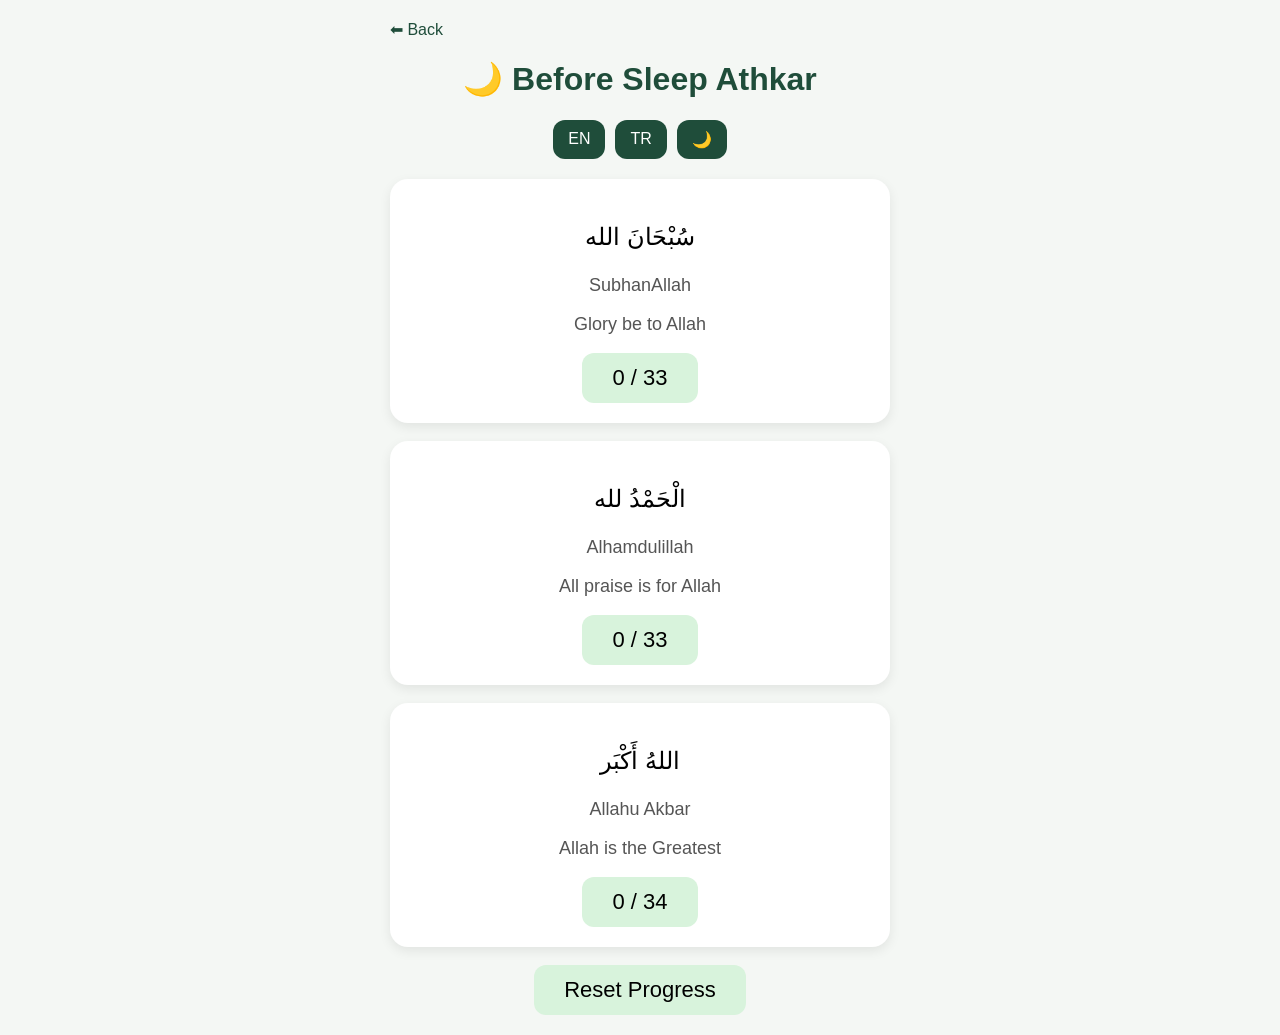
==== sleep.html @ e599e8d2 "first commit" ====
<!DOCTYPE html>
<html>
<head>
    <title>Before Sleep Athkar</title>
    <link rel="stylesheet" href="style.css">
    <script src="script.js"></script>
</head>
<body>

<a class="back" href="index.html">⬅ Back</a>

<h1>🌙 Before Sleep Athkar</h1>

<div class="toggles">
    <button class="toggle-btn" onclick="toggleClass('translation')">EN</button>
    <button class="toggle-btn" onclick="toggleClass('transliteration')">TR</button>
    <button class="toggle-btn" onclick="document.body.classList.toggle('dark')">🌙</button>
</div>

<div class="athkar-box" onclick="countBox(this)">
    <p class="arabic">سُبْحَانَ الله</p>
    <p class="transliteration">SubhanAllah</p>
    <p class="translation">Glory be to Allah</p>
    <button class="counter" data-id="sleep-subhanallah" data-current="0" data-total="33">0 / 33</button>
</div>

<div class="athkar-box" onclick="countBox(this)">
    <p class="arabic">الْحَمْدُ لله</p>
    <p class="transliteration">Alhamdulillah</p>
    <p class="translation">All praise is for Allah</p>
    <button class="counter" data-id="sleep-alhamdulillah" data-current="0" data-total="33">0 / 33</button>
</div>

<div class="athkar-box" onclick="countBox(this)">
    <p class="arabic">اللهُ أَكْبَر</p>
    <p class="transliteration">Allahu Akbar</p>
    <p class="translation">Allah is the Greatest</p>
    <button class="counter" data-id="sleep-allahuakbar" data-current="0" data-total="34">0 / 34</button>
</div>

<button onclick="resetPage()">Reset Progress</button>

<a id="nextButton" class="next" href="sleep2.html">Next →</a>

</body>
</html>
---- style.css ----
body {
    font-family: Arial, sans-serif;
    max-width: 500px;
    margin: auto;
    padding: 20px;
    background: #f4f7f4;
    text-align: center;
}

h1 {
    color: #1f4d3a;
}

p {
    font-size: 24px;
    direction: rtl;
}

.card {
    display: block;
    background: #2d6a4f;
    color: white;
    padding: 20px;
    margin: 15px 0;
    border-radius: 18px;
    text-decoration: none;
    font-size: 22px;
}

.back {
    display: block;
    text-align: left;
    color: #1f4d3a;
    text-decoration: none;
    margin-bottom: 20px;
}

.athkar-box {
    background: white;
    padding: 20px;
    margin: 18px 0;
    border-radius: 18px;
    box-shadow: 0 4px 12px rgba(0,0,0,0.08);
}

button {
    font-size: 22px;
    padding: 12px 30px;
    border: none;
    border-radius: 12px;
    background: #d8f3dc;
    cursor: pointer;
}
.toggles {
    display: flex;
    gap: 10px;
    justify-content: center;
    margin-bottom: 20px;
}

.toggle-btn {
    background: #1f4d3a;
    color: white;
    padding: 10px 15px;
    font-size: 16px;
}

.hidden {
    display: none;
}

.transliteration {
    direction: ltr;
    font-size: 18px;
    color: #555;
}

.translation {
    direction: ltr;
    font-size: 18px;
    color: #555;
}

.done {
    background: lightgreen;
}

.next {
    display: none;
    background: #1f4d3a;
    color: white;
    padding: 18px;
    border-radius: 15px;
    text-decoration: none;
    font-size: 22px;
    margin-top: 25px;
}
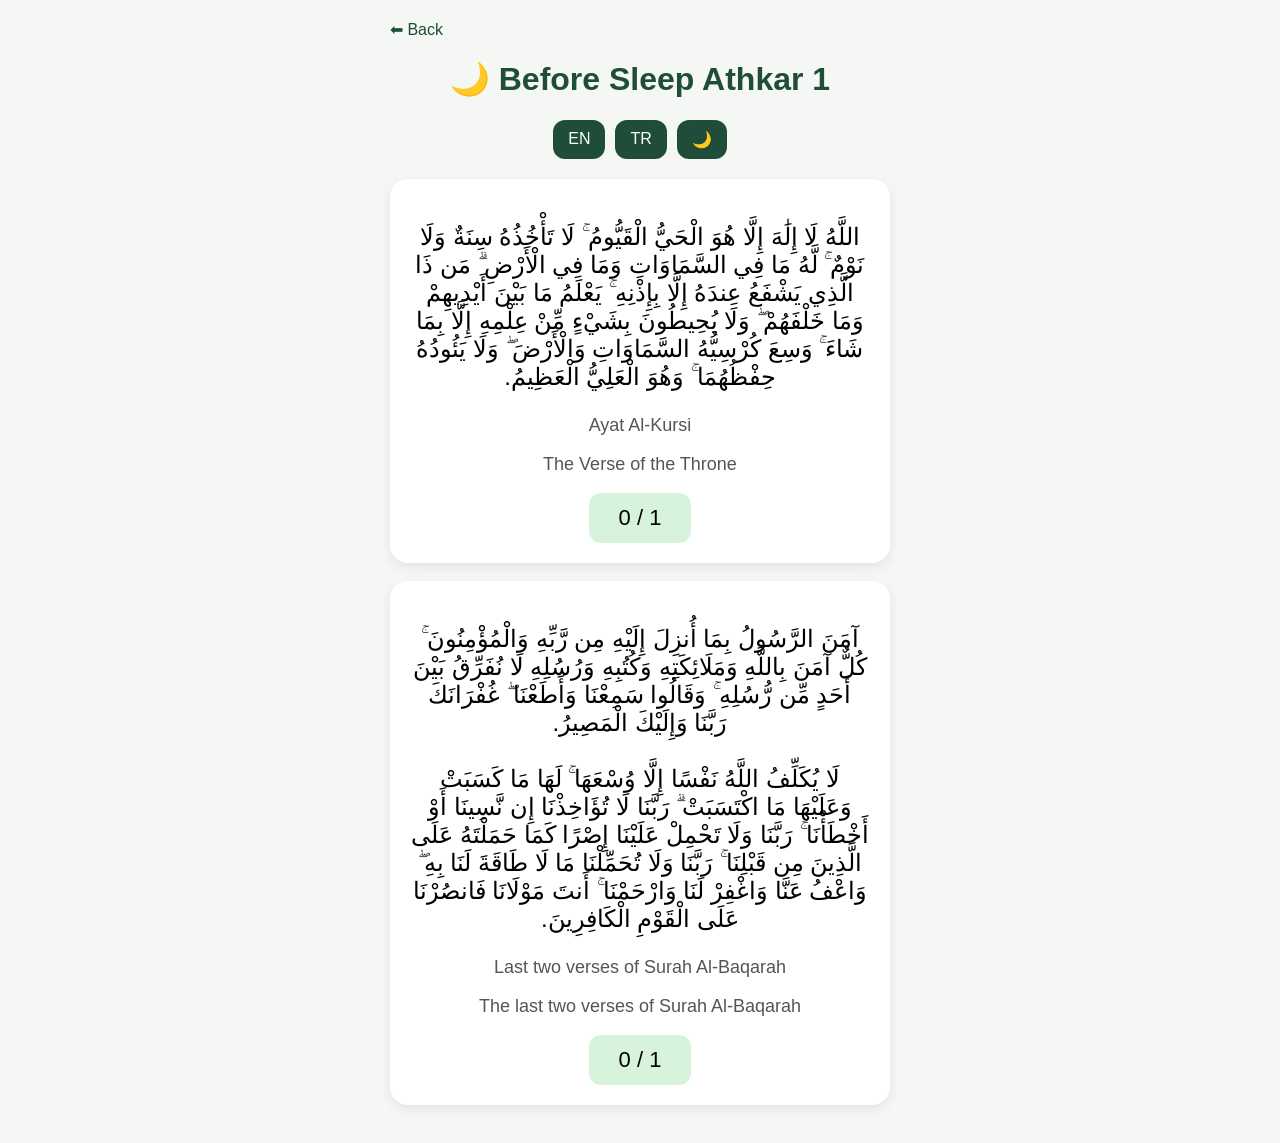
==== commit 9cf56b2b: "update sleep athkar pages" ====
--- a/sleep.html
+++ b/sleep.html
@@ -9,7 +9,7 @@
 
 <a class="back" href="index.html">⬅ Back</a>
 
-<h1>🌙 Before Sleep Athkar</h1>
+<h1>🌙 Before Sleep Athkar 1</h1>
 
 <div class="toggles">
     <button class="toggle-btn" onclick="toggleClass('translation')">EN</button>
@@ -18,27 +18,18 @@
 </div>
 
 <div class="athkar-box" onclick="countBox(this)">
-    <p class="arabic">سُبْحَانَ الله</p>
-    <p class="transliteration">SubhanAllah</p>
-    <p class="translation">Glory be to Allah</p>
-    <button class="counter" data-id="sleep-subhanallah" data-current="0" data-total="33">0 / 33</button>
+    <p class="arabic">اللَّهُ لَا إِلَٰهَ إِلَّا هُوَ الْحَيُّ الْقَيُّومُ ۚ لَا تَأْخُذُهُ سِنَةٌ وَلَا نَوْمٌ ۚ لَّهُ مَا فِي السَّمَاوَاتِ وَمَا فِي الْأَرْضِ ۗ مَن ذَا الَّذِي يَشْفَعُ عِندَهُ إِلَّا بِإِذْنِهِ ۚ يَعْلَمُ مَا بَيْنَ أَيْدِيهِمْ وَمَا خَلْفَهُمْ ۖ وَلَا يُحِيطُونَ بِشَيْءٍ مِّنْ عِلْمِهِ إِلَّا بِمَا شَاءَ ۚ وَسِعَ كُرْسِيُّهُ السَّمَاوَاتِ وَالْأَرْضَ ۖ وَلَا يَئُودُهُ حِفْظُهُمَا ۚ وَهُوَ الْعَلِيُّ الْعَظِيمُ.</p>
+    <p class="transliteration">Ayat Al-Kursi</p>
+    <p class="translation">The Verse of the Throne</p>
+    <button class="counter" data-id="sleep-ayat-kursi" data-current="0" data-total="1">0 / 1</button>
 </div>
 
 <div class="athkar-box" onclick="countBox(this)">
-    <p class="arabic">الْحَمْدُ لله</p>
-    <p class="transliteration">Alhamdulillah</p>
-    <p class="translation">All praise is for Allah</p>
-    <button class="counter" data-id="sleep-alhamdulillah" data-current="0" data-total="33">0 / 33</button>
+    <p class="arabic">آمَنَ الرَّسُولُ بِمَا أُنزِلَ إِلَيْهِ مِن رَّبِّهِ وَالْمُؤْمِنُونَ ۚ كُلٌّ آمَنَ بِاللَّهِ وَمَلَائِكَتِهِ وَكُتُبِهِ وَرُسُلِهِ لَا نُفَرِّقُ بَيْنَ أَحَدٍ مِّن رُّسُلِهِ ۚ وَقَالُوا سَمِعْنَا وَأَطَعْنَا ۖ غُفْرَانَكَ رَبَّنَا وَإِلَيْكَ الْمَصِيرُ.<br><br>لَا يُكَلِّفُ اللَّهُ نَفْسًا إِلَّا وُسْعَهَا ۚ لَهَا مَا كَسَبَتْ وَعَلَيْهَا مَا اكْتَسَبَتْ ۗ رَبَّنَا لَا تُؤَاخِذْنَا إِن نَّسِينَا أَوْ أَخْطَأْنَا ۚ رَبَّنَا وَلَا تَحْمِلْ عَلَيْنَا إِصْرًا كَمَا حَمَلْتَهُ عَلَى الَّذِينَ مِن قَبْلِنَا ۚ رَبَّنَا وَلَا تُحَمِّلْنَا مَا لَا طَاقَةَ لَنَا بِهِ ۖ وَاعْفُ عَنَّا وَاغْفِرْ لَنَا وَارْحَمْنَا ۚ أَنتَ مَوْلَانَا فَانصُرْنَا عَلَى الْقَوْمِ الْكَافِرِينَ.</p>
+    <p class="transliteration">Last two verses of Surah Al-Baqarah</p>
+    <p class="translation">The last two verses of Surah Al-Baqarah</p>
+    <button class="counter" data-id="sleep-baqarah-last" data-current="0" data-total="1">0 / 1</button>
 </div>
-
-<div class="athkar-box" onclick="countBox(this)">
-    <p class="arabic">اللهُ أَكْبَر</p>
-    <p class="transliteration">Allahu Akbar</p>
-    <p class="translation">Allah is the Greatest</p>
-    <button class="counter" data-id="sleep-allahuakbar" data-current="0" data-total="34">0 / 34</button>
-</div>
-
-<button onclick="resetPage()">Reset Progress</button>
 
 <a id="nextButton" class="next" href="sleep2.html">Next →</a>
 
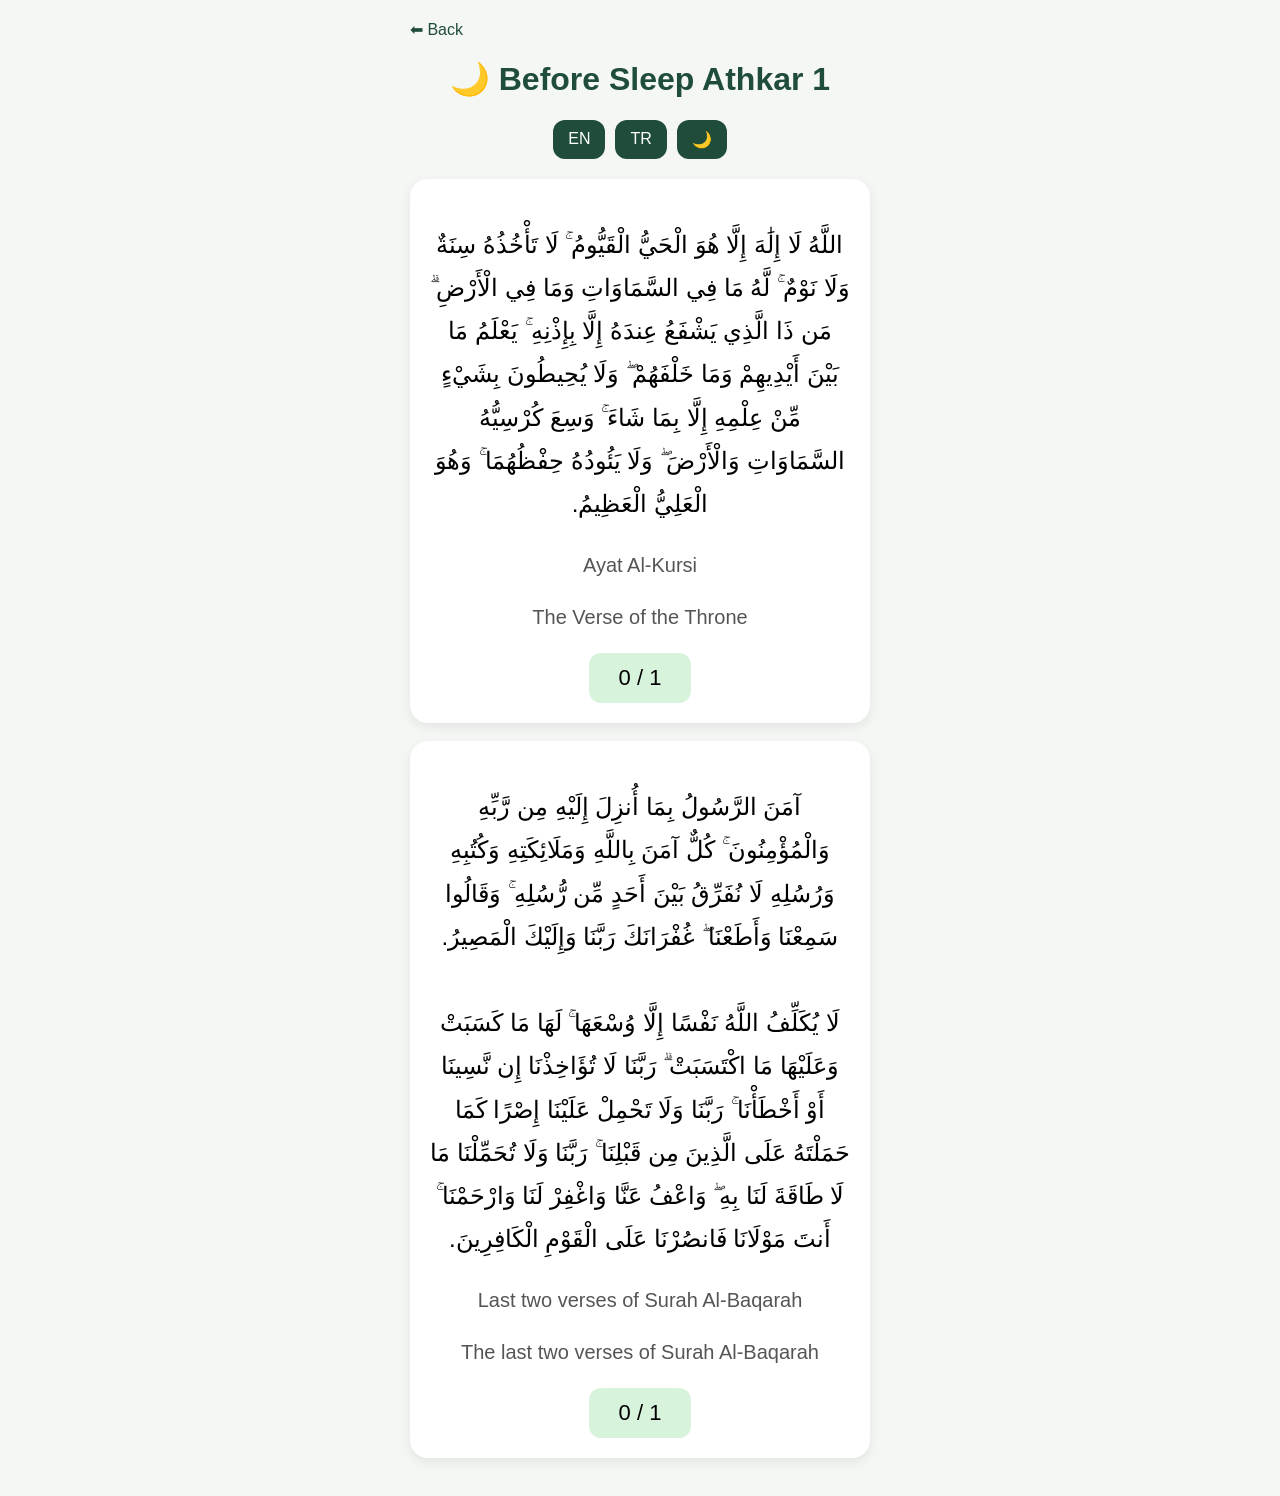
==== commit 9d848e9a: "update sleep  athkar pages" ====
--- a/sleep.html
+++ b/sleep.html
@@ -1,6 +1,7 @@
 <!DOCTYPE html>
 <html>
 <head>
+    <meta name="viewport" content="width=device-width, initial-scale=1.0">
     <title>Before Sleep Athkar</title>
     <link rel="stylesheet" href="style.css">
     <script src="script.js"></script>
--- a/style.css
+++ b/style.css
@@ -1,3 +1,12 @@
+* {
+    box-sizing: border-box;
+}
+
+html, body {
+    width: 100%;
+    overflow-x: hidden;
+}
+
 body {
     font-family: Arial, sans-serif;
     max-width: 500px;
@@ -12,8 +21,7 @@
 }
 
 p {
-    font-size: 24px;
-    direction: rtl;
+    font-size: 22px;
 }
 
 .card {
@@ -35,22 +43,6 @@
     margin-bottom: 20px;
 }
 
-.athkar-box {
-    background: white;
-    padding: 20px;
-    margin: 18px 0;
-    border-radius: 18px;
-    box-shadow: 0 4px 12px rgba(0,0,0,0.08);
-}
-
-button {
-    font-size: 22px;
-    padding: 12px 30px;
-    border: none;
-    border-radius: 12px;
-    background: #d8f3dc;
-    cursor: pointer;
-}
 .toggles {
     display: flex;
     gap: 10px;
@@ -65,20 +57,56 @@
     font-size: 16px;
 }
 
+.athkar-box {
+    width: 100%;
+    background: white;
+    padding: 20px;
+    margin: 18px 0;
+    border-radius: 18px;
+    box-shadow: 0 4px 12px rgba(0,0,0,0.08);
+    overflow-wrap: break-word;
+}
+
+.arabic {
+    direction: rtl;
+    text-align: center;
+    font-size: 24px;
+    line-height: 1.8;
+    max-width: 100%;
+    overflow-wrap: break-word;
+}
+
+.transliteration {
+    direction: ltr;
+    text-align: center;
+    font-size: 20px;
+    line-height: 1.6;
+    color: #555;
+    max-width: 100%;
+    overflow-wrap: break-word;
+}
+
+.translation {
+    direction: ltr;
+    text-align: center;
+    font-size: 20px;
+    line-height: 1.6;
+    color: #555;
+    max-width: 100%;
+    overflow-wrap: break-word;
+}
+
 .hidden {
     display: none;
 }
 
-.transliteration {
-    direction: ltr;
-    font-size: 18px;
-    color: #555;
-}
-
-.translation {
-    direction: ltr;
-    font-size: 18px;
-    color: #555;
+button {
+    font-size: 22px;
+    padding: 12px 30px;
+    border: none;
+    border-radius: 12px;
+    background: #d8f3dc;
+    cursor: pointer;
 }
 
 .done {
@@ -94,4 +122,38 @@
     text-decoration: none;
     font-size: 22px;
     margin-top: 25px;
+}
+
+.dark {
+    background: #111;
+    color: white;
+}
+
+.dark .athkar-box {
+    background: #222;
+}
+
+.dark h1 {
+    color: #d8f3dc;
+}
+.nav-buttons {
+    display: flex;
+    gap: 12px;
+    margin-top: 25px;
+}
+
+.prev,
+.next {
+    flex: 1;
+    display: block;
+    background: #1f4d3a;
+    color: white;
+    padding: 16px;
+    border-radius: 15px;
+    text-decoration: none;
+    font-size: 18px;
+}
+
+.next {
+    display: none;
 }
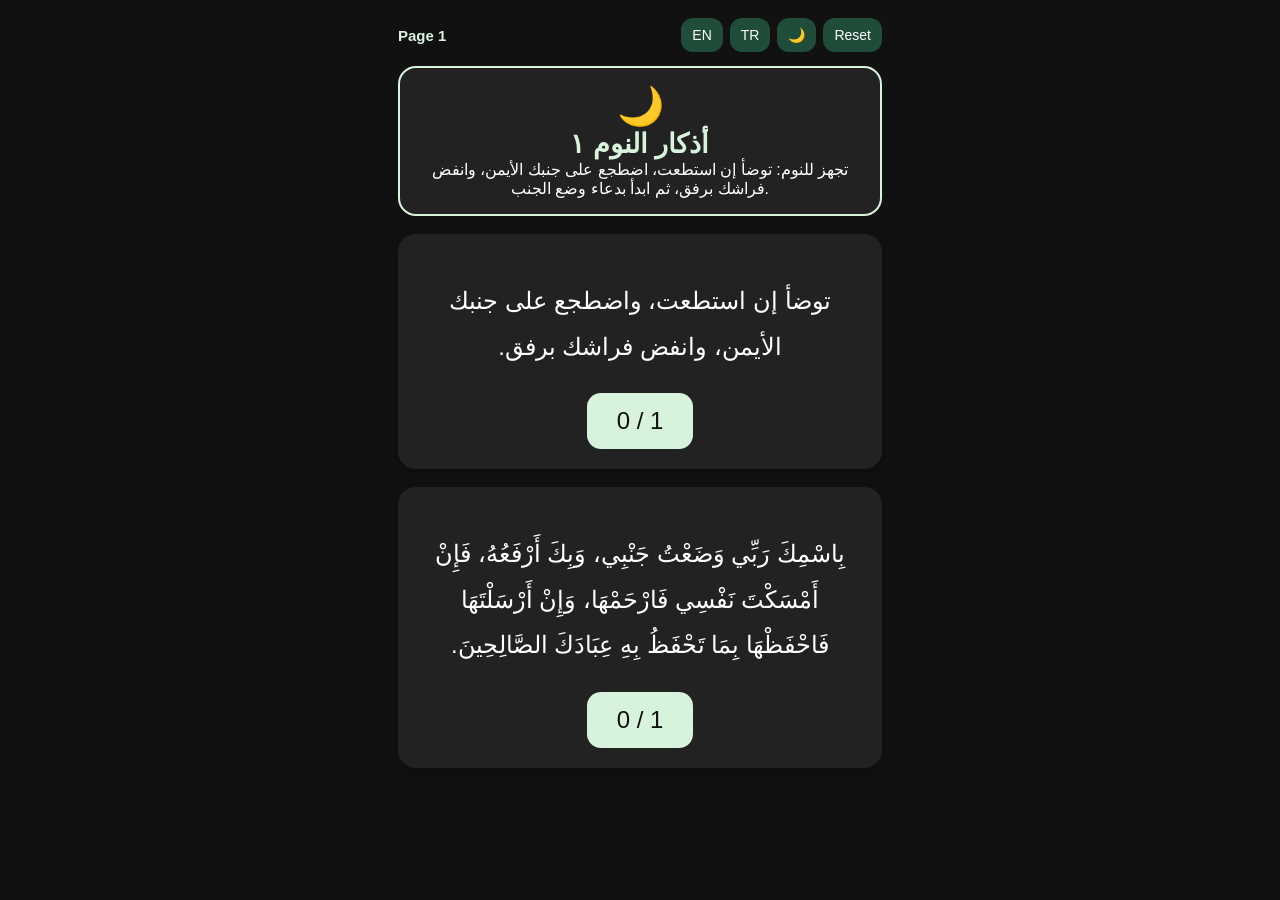
==== commit 023bf4d9: "update athkar website" ====
--- a/sleep.html
+++ b/sleep.html
@@ -2,37 +2,46 @@
 <html>
 <head>
     <meta name="viewport" content="width=device-width, initial-scale=1.0">
-    <title>Before Sleep Athkar</title>
+    <title>Before Sleep Athkar 1</title>
     <link rel="stylesheet" href="style.css">
     <script src="script.js"></script>
 </head>
 <body>
 
-<a class="back" href="index.html">⬅ Back</a>
+<div class="top-bar">
+    <div class="page-number">Page 1</div>
+    <div class="toggles">
+        <button class="corner-btn" onclick="toggleSetting('showEN')">EN</button>
+        <button class="corner-btn" onclick="toggleSetting('showTR')">TR</button>
+        <button class="corner-btn" onclick="toggleDark()">🌙</button>
+        <button class="corner-btn" onclick="resetAll()">Reset</button>
+    </div>
+</div>
 
-<h1>🌙 Before Sleep Athkar 1</h1>
-
-<div class="toggles">
-    <button class="toggle-btn" onclick="toggleClass('translation')">EN</button>
-    <button class="toggle-btn" onclick="toggleClass('transliteration')">TR</button>
-    <button class="toggle-btn" onclick="document.body.classList.toggle('dark')">🌙</button>
+<div class="title-box">
+    <div class="title-icon">🌙</div>
+    <div class="page-title-ar">أذكار النوم ١</div>
+    <div class="page-title-en translation">Before Sleep Athkar 1</div>
+    <div class="page-instruction">تجهز للنوم: توضأ إن استطعت، اضطجع على جنبك الأيمن، وانفض فراشك برفق، ثم ابدأ بدعاء وضع الجنب.</div>
+    <div class="page-instruction translation">Get ready for sleep: make wudu if you can, lie on your right side, dust your bed lightly, then begin with the bed dua.</div>
 </div>
 
 <div class="athkar-box" onclick="countBox(this)">
-    <p class="arabic">اللَّهُ لَا إِلَٰهَ إِلَّا هُوَ الْحَيُّ الْقَيُّومُ ۚ لَا تَأْخُذُهُ سِنَةٌ وَلَا نَوْمٌ ۚ لَّهُ مَا فِي السَّمَاوَاتِ وَمَا فِي الْأَرْضِ ۗ مَن ذَا الَّذِي يَشْفَعُ عِندَهُ إِلَّا بِإِذْنِهِ ۚ يَعْلَمُ مَا بَيْنَ أَيْدِيهِمْ وَمَا خَلْفَهُمْ ۖ وَلَا يُحِيطُونَ بِشَيْءٍ مِّنْ عِلْمِهِ إِلَّا بِمَا شَاءَ ۚ وَسِعَ كُرْسِيُّهُ السَّمَاوَاتِ وَالْأَرْضَ ۖ وَلَا يَئُودُهُ حِفْظُهُمَا ۚ وَهُوَ الْعَلِيُّ الْعَظِيمُ.</p>
-    <p class="transliteration">Ayat Al-Kursi</p>
-    <p class="translation">The Verse of the Throne</p>
-    <button class="counter" data-id="sleep-ayat-kursi" data-current="0" data-total="1">0 / 1</button>
+    <p class="arabic">توضأ إن استطعت، واضطجع على جنبك الأيمن، وانفض فراشك برفق.</p>
+    <p class="translation">Make wudu if you can, lie on your right side, and dust your bed lightly.</p>
+    <button class="counter" data-id="sleep-ready" data-current="0" data-total="1">0 / 1</button>
 </div>
 
 <div class="athkar-box" onclick="countBox(this)">
-    <p class="arabic">آمَنَ الرَّسُولُ بِمَا أُنزِلَ إِلَيْهِ مِن رَّبِّهِ وَالْمُؤْمِنُونَ ۚ كُلٌّ آمَنَ بِاللَّهِ وَمَلَائِكَتِهِ وَكُتُبِهِ وَرُسُلِهِ لَا نُفَرِّقُ بَيْنَ أَحَدٍ مِّن رُّسُلِهِ ۚ وَقَالُوا سَمِعْنَا وَأَطَعْنَا ۖ غُفْرَانَكَ رَبَّنَا وَإِلَيْكَ الْمَصِيرُ.<br><br>لَا يُكَلِّفُ اللَّهُ نَفْسًا إِلَّا وُسْعَهَا ۚ لَهَا مَا كَسَبَتْ وَعَلَيْهَا مَا اكْتَسَبَتْ ۗ رَبَّنَا لَا تُؤَاخِذْنَا إِن نَّسِينَا أَوْ أَخْطَأْنَا ۚ رَبَّنَا وَلَا تَحْمِلْ عَلَيْنَا إِصْرًا كَمَا حَمَلْتَهُ عَلَى الَّذِينَ مِن قَبْلِنَا ۚ رَبَّنَا وَلَا تُحَمِّلْنَا مَا لَا طَاقَةَ لَنَا بِهِ ۖ وَاعْفُ عَنَّا وَاغْفِرْ لَنَا وَارْحَمْنَا ۚ أَنتَ مَوْلَانَا فَانصُرْنَا عَلَى الْقَوْمِ الْكَافِرِينَ.</p>
-    <p class="transliteration">Last two verses of Surah Al-Baqarah</p>
-    <p class="translation">The last two verses of Surah Al-Baqarah</p>
-    <button class="counter" data-id="sleep-baqarah-last" data-current="0" data-total="1">0 / 1</button>
+    <p class="arabic">بِاسْمِكَ رَبِّي وَضَعْتُ جَنْبِي، وَبِكَ أَرْفَعُهُ، فَإِنْ أَمْسَكْتَ نَفْسِي فَارْحَمْهَا، وَإِنْ أَرْسَلْتَهَا فَاحْفَظْهَا بِمَا تَحْفَظُ بِهِ عِبَادَكَ الصَّالِحِينَ.</p>
+    <p class="transliteration">Bismika Rabbi wada'tu janbi, wa bika arfa'uhu, fa in amsakta nafsi farhamha, wa in arsaltaha fahfazha bima tahfazu bihi ibadaka as-salihin.</p>
+    <p class="translation">In Your name, my Lord, I lay down my side, and by You I raise it. If You take my soul, have mercy on it, and if You return it, protect it with that by which You protect Your righteous servants.</p>
+    <button class="counter" data-id="sleep-bed-dua" data-current="0" data-total="1">0 / 1</button>
 </div>
 
-<a id="nextButton" class="next" href="sleep2.html">Next →</a>
+<div class="bottom-nav">
+    <a id="nextButton" class="next" href="sleep2.html">Next</a>
+</div>
 
 </body>
 </html>
--- a/style.css
+++ b/style.css
@@ -9,61 +9,92 @@
 
 body {
     font-family: Arial, sans-serif;
-    max-width: 500px;
+    max-width: 520px;
     margin: auto;
-    padding: 20px;
-    background: #f4f7f4;
+    padding: 18px;
+    background: #111;
+    color: white;
     text-align: center;
 }
 
-h1 {
-    color: #1f4d3a;
+.top-bar {
+    display: flex;
+    justify-content: space-between;
+    align-items: center;
+    margin-bottom: 14px;
 }
 
-p {
-    font-size: 22px;
-}
-
-.card {
-    display: block;
-    background: #2d6a4f;
-    color: white;
-    padding: 20px;
-    margin: 15px 0;
-    border-radius: 18px;
-    text-decoration: none;
-    font-size: 22px;
-}
-
-.back {
-    display: block;
-    text-align: left;
-    color: #1f4d3a;
-    text-decoration: none;
-    margin-bottom: 20px;
+.page-number {
+    font-size: 15px;
+    color: #d8f3dc;
+    font-weight: bold;
 }
 
 .toggles {
     display: flex;
-    gap: 10px;
-    justify-content: center;
-    margin-bottom: 20px;
+    gap: 7px;
+    flex-wrap: wrap;
+    justify-content: flex-end;
 }
 
-.toggle-btn {
+.corner-btn {
     background: #1f4d3a;
     color: white;
-    padding: 10px 15px;
-    font-size: 16px;
+    padding: 9px 11px;
+    border-radius: 12px;
+    font-size: 14px;
+    border: none;
+}
+
+.title-box {
+    background: #222;
+    border: 2px solid #d8f3dc;
+    border-radius: 18px;
+    padding: 16px;
+    margin-bottom: 14px;
+}
+
+.title-icon {
+    font-size: 38px;
+}
+
+.page-title-ar {
+    direction: rtl;
+    font-size: 27px;
+    color: #d8f3dc;
+    font-weight: bold;
+}
+
+.page-title-en {
+    font-size: 18px;
+    color: #ccc;
+    margin-top: 6px;
+}
+
+.instruction-box {
+    background: #1b1b1b;
+    border: 1px solid #2d6a4f;
+    border-radius: 14px;
+    padding: 12px;
+    margin-bottom: 18px;
+}
+
+.instruction-box .arabic {
+    font-size: 17px;
+    line-height: 1.7;
+}
+
+.instruction-box .translation {
+    font-size: 15px;
 }
 
 .athkar-box {
     width: 100%;
-    background: white;
+    background: #222;
     padding: 20px;
     margin: 18px 0;
     border-radius: 18px;
-    box-shadow: 0 4px 12px rgba(0,0,0,0.08);
+    box-shadow: 0 4px 12px rgba(0,0,0,0.25);
     overflow-wrap: break-word;
 }
 
@@ -71,73 +102,40 @@
     direction: rtl;
     text-align: center;
     font-size: 24px;
-    line-height: 1.8;
-    max-width: 100%;
-    overflow-wrap: break-word;
+    line-height: 1.9;
 }
 
-.transliteration {
-    direction: ltr;
-    text-align: center;
-    font-size: 20px;
-    line-height: 1.6;
-    color: #555;
-    max-width: 100%;
-    overflow-wrap: break-word;
-}
-
+.transliteration,
 .translation {
     direction: ltr;
     text-align: center;
-    font-size: 20px;
+    font-size: 18px;
     line-height: 1.6;
-    color: #555;
-    max-width: 100%;
-    overflow-wrap: break-word;
+    color: #ccc;
 }
 
 .hidden {
     display: none;
 }
 
-button {
-    font-size: 22px;
-    padding: 12px 30px;
+button.counter {
+    font-size: 24px;
+    padding: 14px 30px;
     border: none;
-    border-radius: 12px;
+    border-radius: 14px;
     background: #d8f3dc;
+    color: #111;
     cursor: pointer;
 }
 
 .done {
-    background: lightgreen;
+    background: #77dd77;
+    color: #111;
 }
 
-.next {
-    display: none;
-    background: #1f4d3a;
-    color: white;
-    padding: 18px;
-    border-radius: 15px;
-    text-decoration: none;
-    font-size: 22px;
-    margin-top: 25px;
-}
-
-.dark {
-    background: #111;
-    color: white;
-}
-
-.dark .athkar-box {
-    background: #222;
-}
-
-.dark h1 {
-    color: #d8f3dc;
-}
-.nav-buttons {
+.bottom-nav {
     display: flex;
+    justify-content: space-between;
     gap: 12px;
     margin-top: 25px;
 }
@@ -145,15 +143,41 @@
 .prev,
 .next {
     flex: 1;
-    display: block;
     background: #1f4d3a;
     color: white;
-    padding: 16px;
-    border-radius: 15px;
+    padding: 14px;
+    border-radius: 14px;
     text-decoration: none;
-    font-size: 18px;
+    font-size: 17px;
 }
 
 .next {
     display: none;
+}
+
+body:not(.dark) {
+    background: #f4f7f4;
+    color: #111;
+}
+
+body:not(.dark) .title-box,
+body:not(.dark) .athkar-box {
+    background: white;
+}
+
+body:not(.dark) .instruction-box {
+    background: #eef7ef;
+}
+
+body:not(.dark) .page-title-ar {
+    color: #1f4d3a;
+}
+
+body:not(.dark) .translation,
+body:not(.dark) .transliteration {
+    color: #555;
+}
+
+body:not(.dark) .page-number {
+    color: #1f4d3a;
 }
